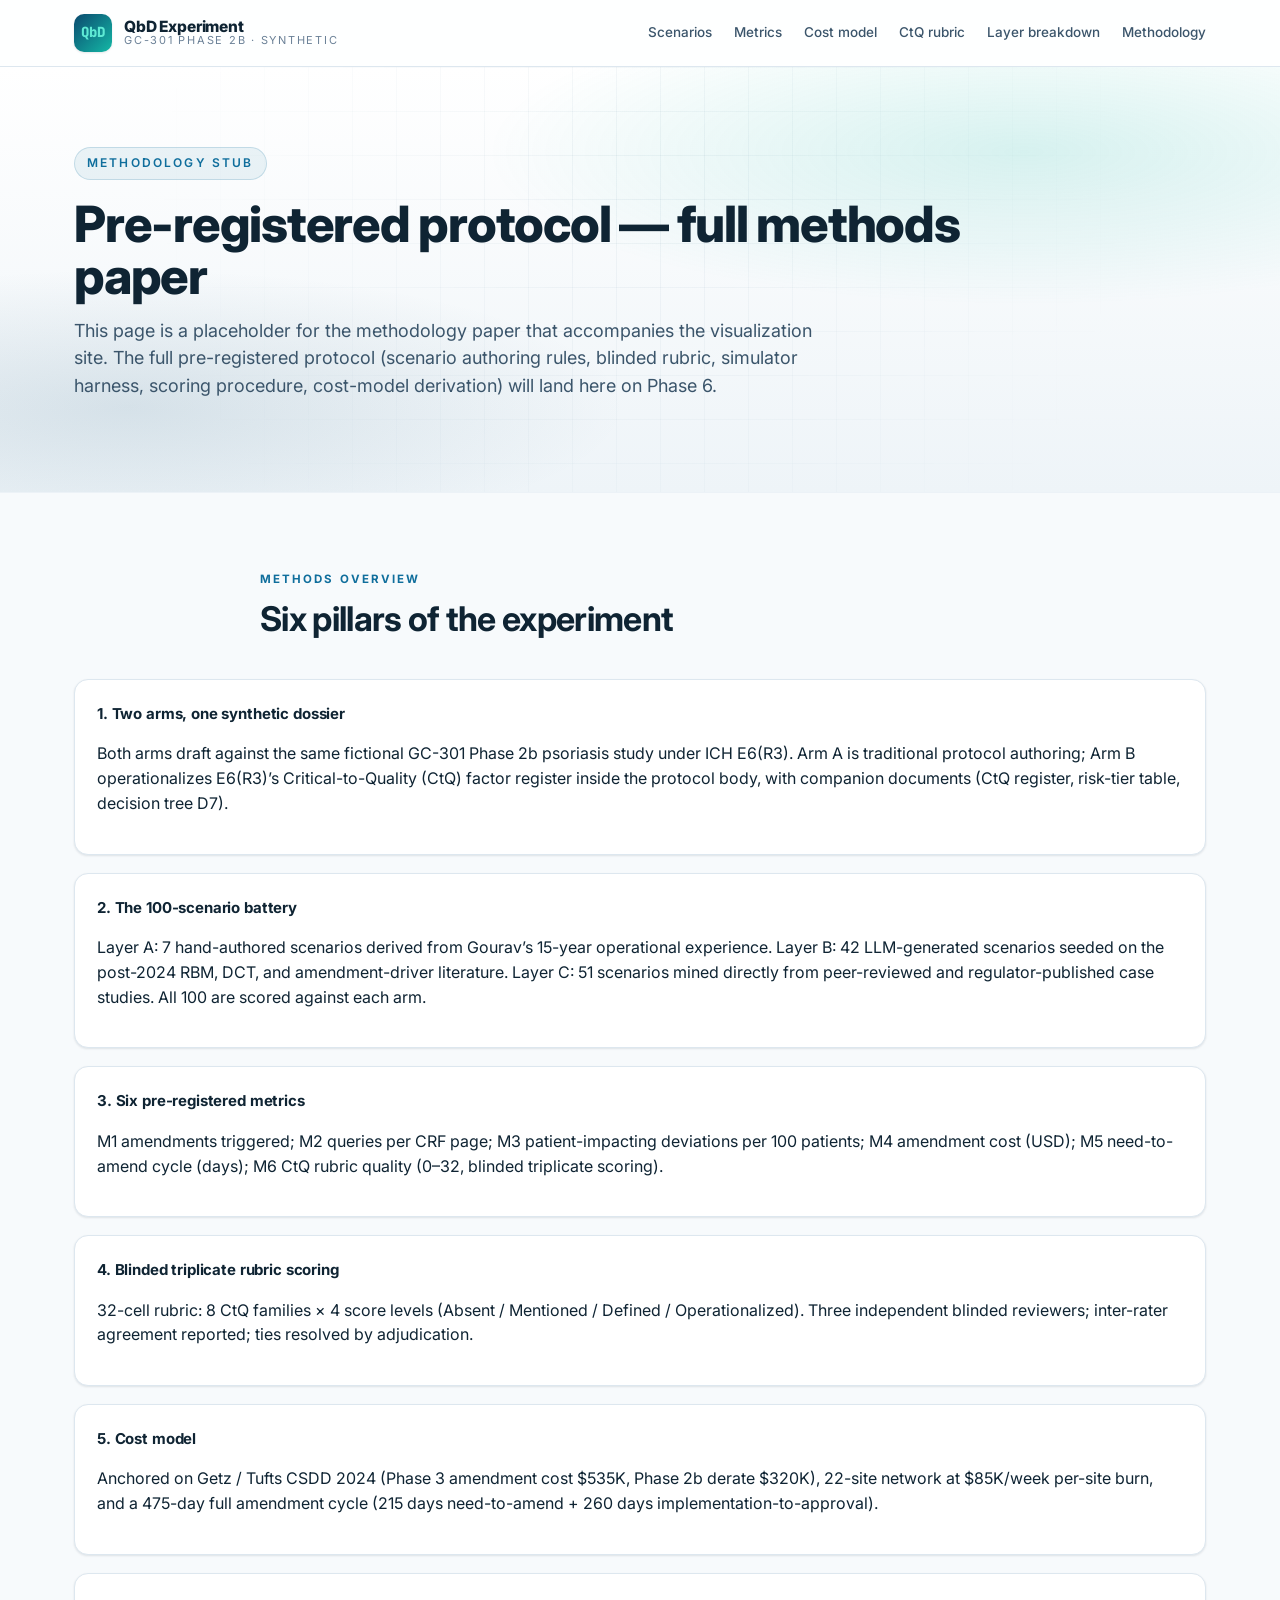
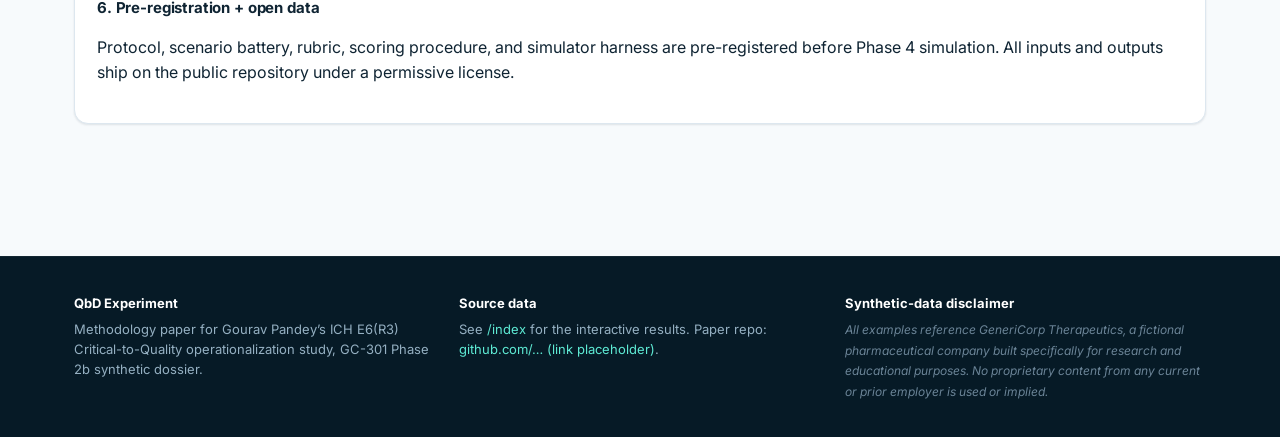
==== methodology.html @ d35bd2b7 "Initial commit: QbD experiment interactive viz site Hand-written static HTML + Tailwind Plus compone" ====
<!doctype html>
<html lang="en">
<head>
  <meta charset="utf-8" />
  <meta name="viewport" content="width=device-width, initial-scale=1" />
  <title>Methodology · QbD Experiment</title>
  <link rel="preconnect" href="https://fonts.googleapis.com" />
  <link rel="preconnect" href="https://fonts.gstatic.com" crossorigin />
  <link href="https://fonts.googleapis.com/css2?family=Inter:wght@400;500;600;700;800&family=JetBrains+Mono:wght@500;700&display=swap" rel="stylesheet" />
  <link rel="stylesheet" href="styles.css" />
</head>
<body>
  <header class="nav">
    <div class="nav-inner">
      <a class="brand" href="index.html">
        <span class="brand-mark">QbD</span>
        <span class="brand-text">
          <strong>QbD Experiment</strong>
          <em>GC-301 Phase 2b · Synthetic</em>
        </span>
      </a>
      <nav>
        <a href="index.html#panel-1">Scenarios</a>
        <a href="index.html#panel-2">Metrics</a>
        <a href="index.html#panel-3">Cost model</a>
        <a href="index.html#panel-4">CtQ rubric</a>
        <a href="index.html#panel-5">Layer breakdown</a>
        <a href="methodology.html">Methodology</a>
      </nav>
    </div>
  </header>

  <section class="hero">
    <div class="hero-bg"></div>
    <div class="container hero-inner">
      <span class="hero-eyebrow">Methodology stub</span>
      <h1>Pre-registered protocol &mdash; full methods paper</h1>
      <p class="hero-lead">
        This page is a placeholder for the methodology paper that accompanies the visualization site.
        The full pre-registered protocol (scenario authoring rules, blinded rubric, simulator harness,
        scoring procedure, cost-model derivation) will land here on Phase&nbsp;6.
      </p>
    </div>
  </section>

  <section class="section">
    <div class="container">
      <div class="section-head">
        <div class="section-kicker">Methods overview</div>
        <h2>Six pillars of the experiment</h2>
      </div>

      <div class="card">
        <h3>1. Two arms, one synthetic dossier</h3>
        <p>Both arms draft against the same fictional GC-301 Phase 2b psoriasis study under ICH E6(R3). Arm A is traditional protocol authoring; Arm B operationalizes E6(R3)&rsquo;s Critical-to-Quality (CtQ) factor register inside the protocol body, with companion documents (CtQ register, risk-tier table, decision tree D7).</p>
      </div>

      <div class="card">
        <h3>2. The 100-scenario battery</h3>
        <p>Layer A: 7 hand-authored scenarios derived from Gourav&rsquo;s 15-year operational experience. Layer B: 42 LLM-generated scenarios seeded on the post-2024 RBM, DCT, and amendment-driver literature. Layer C: 51 scenarios mined directly from peer-reviewed and regulator-published case studies. All 100 are scored against each arm.</p>
      </div>

      <div class="card">
        <h3>3. Six pre-registered metrics</h3>
        <p>M1 amendments triggered; M2 queries per CRF page; M3 patient-impacting deviations per 100 patients; M4 amendment cost (USD); M5 need-to-amend cycle (days); M6 CtQ rubric quality (0&ndash;32, blinded triplicate scoring).</p>
      </div>

      <div class="card">
        <h3>4. Blinded triplicate rubric scoring</h3>
        <p>32-cell rubric: 8 CtQ families &times; 4 score levels (Absent / Mentioned / Defined / Operationalized). Three independent blinded reviewers; inter-rater agreement reported; ties resolved by adjudication.</p>
      </div>

      <div class="card">
        <h3>5. Cost model</h3>
        <p>Anchored on Getz / Tufts CSDD 2024 (Phase 3 amendment cost $535K, Phase 2b derate $320K), 22-site network at $85K/week per-site burn, and a 475-day full amendment cycle (215 days need-to-amend + 260 days implementation-to-approval).</p>
      </div>

      <div class="card">
        <h3>6. Pre-registration + open data</h3>
        <p>Protocol, scenario battery, rubric, scoring procedure, and simulator harness are pre-registered before Phase 4 simulation. All inputs and outputs ship on the public repository under a permissive license.</p>
      </div>
    </div>
  </section>

  <footer class="footer">
    <div class="container footer-inner">
      <div class="col">
        <strong>QbD Experiment</strong>
        <span>Methodology paper for Gourav Pandey&rsquo;s ICH E6(R3) Critical-to-Quality operationalization study, GC-301 Phase 2b synthetic dossier.</span>
      </div>
      <div class="col">
        <strong>Source data</strong>
        <span>See <a href="index.html">/index</a> for the interactive results. Paper repo: <a href="#">github.com/&hellip; (link placeholder)</a>.</span>
      </div>
      <div class="col">
        <strong>Synthetic-data disclaimer</strong>
        <span class="disclaimer">All examples reference GeneriCorp Therapeutics, a fictional pharmaceutical company built specifically for research and educational purposes. No proprietary content from any current or prior employer is used or implied.</span>
      </div>
    </div>
  </footer>
</body>
</html>
---- styles.css ----
/* ------------------------------------------------------------------
 * QbD Experiment: visualization site styles
 * Sibling design system to GeneriCorp website (Graphite & Vellum)
 * ------------------------------------------------------------------ */

:root {
  --bg: #f7fafc;
  --bg-tint: #eef4f8;
  --bg-dark: #0b2738;
  --surface: #ffffff;
  --ink: #0f2433;
  --ink-soft: #3b556b;
  --ink-muted: #6b8197;
  --line: #dde7ef;
  --line-soft: #ecf2f7;
  --brand: #0b4a6f;
  --brand-soft: #0f6e9c;
  --accent: #14b8a6;
  --accent-soft: #5eead4;
  --trad: #b45309;
  --trad-soft: #fde68a;
  --qbd: #0b4a6f;
  --qbd-soft: #cfe1ee;
  --danger: #dc2626;
  --warn: #d97706;
  --ok: #059669;
  --shadow-sm: 0 1px 2px rgba(15, 36, 51, 0.06), 0 1px 3px rgba(15, 36, 51, 0.05);
  --shadow-md: 0 4px 16px rgba(15, 36, 51, 0.08), 0 2px 6px rgba(15, 36, 51, 0.05);
  --shadow-lg: 0 24px 60px rgba(11, 39, 56, 0.18);
  --radius: 14px;
  --radius-sm: 10px;
  --radius-lg: 22px;
  --max: 1180px;
}

* { box-sizing: border-box; }
html, body { margin: 0; padding: 0; }
body {
  font-family: 'Inter', -apple-system, BlinkMacSystemFont, 'Segoe UI', system-ui, sans-serif;
  font-size: 16px;
  line-height: 1.55;
  color: var(--ink);
  background: var(--bg);
  -webkit-font-smoothing: antialiased;
  -moz-osx-font-smoothing: grayscale;
}
img, canvas { max-width: 100%; }
a { color: var(--brand-soft); text-decoration: none; }
a:hover { color: var(--brand); }
.container { max-width: var(--max); margin: 0 auto; padding: 0 24px; }

/* ---------- Nav ---------- */
.nav {
  position: sticky; top: 0; z-index: 50;
  background: rgba(255, 255, 255, 0.88);
  backdrop-filter: saturate(180%) blur(12px);
  -webkit-backdrop-filter: saturate(180%) blur(12px);
  border-bottom: 1px solid var(--line);
}
.nav-inner {
  max-width: var(--max);
  margin: 0 auto;
  padding: 14px 24px;
  display: flex; align-items: center; justify-content: space-between; gap: 24px;
}
.brand { display: flex; align-items: center; gap: 12px; color: var(--ink); }
.brand-mark {
  width: 38px; height: 38px; border-radius: 10px;
  background: linear-gradient(135deg, var(--brand) 0%, var(--accent) 100%);
  color: var(--accent-soft);
  display: grid; place-items: center;
  font-weight: 800; font-size: 14px;
  font-family: 'JetBrains Mono', monospace;
  box-shadow: var(--shadow-sm);
}
.brand-text { line-height: 1.05; display: flex; flex-direction: column; }
.brand-text strong { font-weight: 800; letter-spacing: -0.01em; font-size: 15.5px; }
.brand-text em { font-style: normal; font-size: 11px; color: var(--ink-muted); letter-spacing: 0.16em; text-transform: uppercase; }
.nav nav { display: flex; gap: 22px; flex-wrap: wrap; }
.nav nav a {
  color: var(--ink-soft);
  font-weight: 500;
  font-size: 13.5px;
  padding: 6px 0;
  border-bottom: 2px solid transparent;
  transition: color .15s, border-color .15s;
}
.nav nav a:hover { color: var(--brand); border-color: var(--accent); }
@media (max-width: 820px) {
  .nav nav { display: none; }
}

/* ---------- Hero ---------- */
.hero {
  position: relative;
  padding: 80px 0 64px;
  overflow: hidden;
  background: linear-gradient(180deg, #ffffff 0%, var(--bg-tint) 100%);
}
.hero-bg {
  position: absolute; inset: 0; pointer-events: none;
  background:
    radial-gradient(70% 60% at 80% 20%, rgba(20, 184, 166, 0.16) 0%, transparent 60%),
    radial-gradient(60% 50% at 10% 80%, rgba(11, 74, 111, 0.12) 0%, transparent 65%);
}
.hero-bg::after {
  content: '';
  position: absolute; inset: 0;
  background-image:
    linear-gradient(rgba(11, 74, 111, 0.05) 1px, transparent 1px),
    linear-gradient(90deg, rgba(11, 74, 111, 0.05) 1px, transparent 1px);
  background-size: 44px 44px;
  mask-image: radial-gradient(circle at 50% 30%, #000 0%, transparent 70%);
  -webkit-mask-image: radial-gradient(circle at 50% 30%, #000 0%, transparent 70%);
}
.hero-inner { position: relative; }
.hero-eyebrow {
  display: inline-block;
  font-size: 12px; letter-spacing: 0.18em; text-transform: uppercase;
  color: var(--brand-soft); font-weight: 600;
  padding: 6px 12px; border-radius: 999px;
  background: rgba(15, 110, 156, 0.08);
  border: 1px solid rgba(15, 110, 156, 0.18);
}
.hero h1 {
  margin: 18px 0 14px;
  font-size: clamp(30px, 4.6vw, 50px);
  line-height: 1.05; letter-spacing: -0.025em;
  font-weight: 800;
  color: var(--ink);
  max-width: 900px;
}
.hero-lead {
  font-size: clamp(15.5px, 1.45vw, 18px);
  color: var(--ink-soft);
  max-width: 760px;
  margin: 0 0 28px;
}
.hero-stats {
  display: grid; gap: 14px;
  grid-template-columns: repeat(auto-fill, minmax(190px, 1fr));
  margin-top: 12px;
}
.stat-tile {
  background: white;
  border: 1px solid var(--line-soft);
  border-radius: var(--radius);
  padding: 18px;
  box-shadow: var(--shadow-sm);
  transition: transform .15s, box-shadow .15s;
}
.stat-tile:hover { transform: translateY(-2px); box-shadow: var(--shadow-md); }
.stat-label-top { font-size: 11.5px; color: var(--ink-muted); margin-bottom: 8px; line-height: 1.3; font-weight: 600; letter-spacing: 0.04em; text-transform: uppercase; }
.stat-pair { display: flex; align-items: baseline; gap: 10px; font-family: 'JetBrains Mono', monospace; }
.stat-trad { font-size: 14px; color: var(--trad); text-decoration: line-through; opacity: 0.7; }
.stat-arrow { font-size: 12px; color: var(--ink-muted); }
.stat-qbd { font-size: 22px; font-weight: 800; color: var(--qbd); letter-spacing: -0.02em; }
.stat-delta { font-size: 12px; color: var(--ok); font-weight: 700; margin-top: 8px; font-family: 'JetBrains Mono', monospace; }
.stat-source { font-size: 10.5px; color: var(--ink-muted); margin-top: 4px; font-style: italic; }

/* ---------- Sections ---------- */
.section { padding: 72px 0; border-top: 1px solid var(--line-soft); }
.section-tint { background: var(--bg-tint); }
.section-head { max-width: 760px; margin: 0 auto 40px; }
.section-kicker {
  display: inline-block;
  font-size: 11.5px; letter-spacing: 0.18em; text-transform: uppercase;
  color: var(--brand-soft); font-weight: 700;
  margin-bottom: 10px;
}
.section-head h2 {
  margin: 0 0 12px;
  font-size: clamp(24px, 2.8vw, 34px);
  font-weight: 700; letter-spacing: -0.02em; line-height: 1.18;
}
.section-head p { margin: 0; color: var(--ink-soft); font-size: 15.5px; }

/* ---------- Card / chart wrappers ---------- */
.card {
  background: var(--surface);
  border: 1px solid var(--line);
  border-radius: var(--radius);
  padding: 22px;
  box-shadow: var(--shadow-sm);
}
.card + .card { margin-top: 18px; }
.card h3 { margin: 0 0 14px; font-size: 15px; font-weight: 700; color: var(--ink); letter-spacing: -0.01em; }
.card .caption { font-size: 12.5px; color: var(--ink-muted); margin-top: 12px; line-height: 1.5; }

.chart-grid {
  display: grid; gap: 18px;
  grid-template-columns: repeat(auto-fit, minmax(320px, 1fr));
}
.chart-wrap { position: relative; width: 100%; }
.chart-wrap canvas { width: 100% !important; max-height: 260px; }

/* ---------- Panel 1: scenario diff ---------- */
.filter-bar {
  display: flex; flex-wrap: wrap; gap: 8px; margin-bottom: 22px;
}
.filter-bar button {
  border: 1px solid var(--line);
  background: white;
  padding: 7px 14px; border-radius: 999px;
  font-size: 12.5px; cursor: pointer; color: var(--ink-soft);
  font-family: inherit; font-weight: 500;
  transition: all .12s;
}
.filter-bar button:hover { border-color: var(--brand-soft); color: var(--brand); }
.filter-bar button.active { background: var(--brand); color: white; border-color: var(--brand); }

.scenario-grid {
  display: grid; gap: 14px;
  grid-template-columns: repeat(auto-fill, minmax(360px, 1fr));
}
.scenario-card {
  background: var(--surface);
  border: 1px solid var(--line);
  border-radius: var(--radius);
  padding: 18px;
  box-shadow: var(--shadow-sm);
  transition: transform .12s, box-shadow .12s;
}
.scenario-card:hover { transform: translateY(-2px); box-shadow: var(--shadow-md); }
.scenario-id {
  font-family: 'JetBrains Mono', monospace;
  font-size: 11.5px; color: var(--brand-soft); font-weight: 700;
}
.scenario-fam {
  display: inline-block;
  font-size: 10.5px; letter-spacing: 0.06em; text-transform: uppercase;
  background: var(--bg-tint); color: var(--ink-soft);
  padding: 3px 8px; border-radius: 6px; margin-left: 8px; font-weight: 600;
}
.scenario-title {
  margin: 8px 0 6px; font-size: 14.5px; font-weight: 600; line-height: 1.35; color: var(--ink);
}
.scenario-source { font-size: 11.5px; color: var(--ink-muted); margin-bottom: 14px; font-style: italic; }
.arms { display: grid; grid-template-columns: 1fr 1fr; gap: 10px; }
.arm {
  padding: 10px 12px;
  border-radius: var(--radius-sm);
  border: 1px solid var(--line-soft);
  background: var(--bg);
}
.arm-label { font-size: 10.5px; text-transform: uppercase; letter-spacing: 0.08em; font-weight: 700; margin-bottom: 4px; }
.arm.trad { border-left: 3px solid var(--trad); }
.arm.trad .arm-label { color: var(--trad); }
.arm.qbd { border-left: 3px solid var(--qbd); }
.arm.qbd .arm-label { color: var(--qbd); }
.arm-decision { font-size: 13px; font-weight: 600; color: var(--ink); font-family: 'JetBrains Mono', monospace; }
.arm-path { font-size: 11.5px; color: var(--ink-muted); margin-top: 4px; line-height: 1.4; }

.decision-chip {
  display: inline-block; padding: 2px 8px; border-radius: 6px;
  font-size: 11px; font-weight: 700; letter-spacing: 0.04em; text-transform: uppercase;
  font-family: 'JetBrains Mono', monospace;
}
.decision-chip.amendment { background: rgba(220, 38, 38, 0.10); color: var(--danger); }
.decision-chip.monitor { background: rgba(217, 119, 6, 0.12); color: var(--warn); }
.decision-chip.no-action { background: rgba(5, 150, 105, 0.10); color: var(--ok); }

/* ---------- Panel 3: cost model ---------- */
.cost-layout {
  display: grid; gap: 24px;
  grid-template-columns: 1fr 1fr;
}
@media (max-width: 880px) { .cost-layout { grid-template-columns: 1fr; } }
.slider-row { margin-bottom: 18px; }
.slider-row label {
  display: flex; justify-content: space-between; align-items: baseline;
  font-size: 13px; color: var(--ink-soft); font-weight: 600;
  margin-bottom: 6px;
}
.slider-row .val {
  font-family: 'JetBrains Mono', monospace;
  font-size: 13px; color: var(--brand); font-weight: 700;
}
.slider-row input[type=range] {
  width: 100%; accent-color: var(--brand); cursor: pointer;
}
.cost-output {
  background: var(--bg-tint);
  border-radius: var(--radius);
  padding: 20px;
}
.cost-output h4 {
  margin: 0 0 14px; font-size: 12px; color: var(--ink-muted);
  text-transform: uppercase; letter-spacing: 0.1em; font-weight: 700;
}
.cost-row {
  display: flex; justify-content: space-between; padding: 10px 0;
  border-bottom: 1px solid var(--line-soft);
}
.cost-row:last-child { border-bottom: none; }
.cost-row .k { font-size: 13px; color: var(--ink-soft); }
.cost-row .v { font-family: 'JetBrains Mono', monospace; font-weight: 700; font-size: 14px; color: var(--ink); }
.cost-row .delta { color: var(--ok); font-size: 11.5px; font-weight: 600; margin-left: 8px; }

/* ---------- Panel 4: heat map ---------- */
.heatmap-layout {
  display: grid; gap: 24px;
  grid-template-columns: 1fr 1fr;
}
@media (max-width: 880px) { .heatmap-layout { grid-template-columns: 1fr; } }
.heatmap {
  display: grid;
  grid-template-columns: 110px repeat(4, 1fr);
  gap: 4px;
}
.heatmap .hm-h {
  font-size: 10.5px; color: var(--ink-muted); font-weight: 700;
  text-transform: uppercase; letter-spacing: 0.06em;
  padding: 8px 4px; text-align: center;
}
.heatmap .hm-r {
  font-size: 11.5px; color: var(--ink); font-weight: 600;
  padding: 8px 8px; display: flex; align-items: center;
}
.heatmap .hm-c {
  aspect-ratio: 1.6 / 1;
  display: grid; place-items: center;
  border-radius: 6px;
  font-family: 'JetBrains Mono', monospace;
  font-size: 13px; font-weight: 700;
  color: var(--ink);
}
.hm-c.lv0 { background: #f1f5f9; color: var(--ink-muted); }
.hm-c.lv1 { background: rgba(20, 184, 166, 0.18); color: var(--ink); }
.hm-c.lv2 { background: rgba(20, 184, 166, 0.45); color: white; }
.hm-c.lv3 { background: rgba(11, 74, 111, 0.85); color: white; }

.heatmap-title {
  font-size: 13.5px; font-weight: 700; color: var(--ink-soft);
  margin-bottom: 12px; letter-spacing: 0.02em;
}
.legend {
  display: flex; gap: 10px; flex-wrap: wrap;
  margin-top: 16px; font-size: 11.5px; color: var(--ink-muted);
}
.legend .swatch { display: inline-block; width: 14px; height: 14px; border-radius: 4px; margin-right: 4px; vertical-align: middle; }

/* ---------- Footer ---------- */
.footer {
  background: #061a26;
  color: #95b0c2;
  padding: 36px 0;
  border-top: 1px solid rgba(255, 255, 255, 0.05);
  margin-top: 60px;
}
.footer-inner {
  display: flex; align-items: flex-start; justify-content: space-between;
  gap: 24px; flex-wrap: wrap;
  font-size: 13px;
}
.footer .col { flex: 1; min-width: 220px; }
.footer strong { color: white; display: block; margin-bottom: 6px; font-size: 13px; }
.footer .disclaimer {
  font-style: italic; font-size: 12px; color: #6b8497; line-height: 1.55;
}
.footer a { color: var(--accent-soft); }
.footer a:hover { color: white; }

/* ---------- Misc ---------- */
.tag-row { display: flex; gap: 8px; flex-wrap: wrap; margin-top: 6px; }
.tag {
  font-size: 11px; padding: 3px 9px; border-radius: 6px;
  background: var(--line-soft); color: var(--ink-soft); font-weight: 600;
  font-family: 'JetBrains Mono', monospace;
}

.kbd {
  font-family: 'JetBrains Mono', monospace; font-size: 12.5px;
  background: var(--line-soft); padding: 2px 6px; border-radius: 4px;
  color: var(--brand);
}
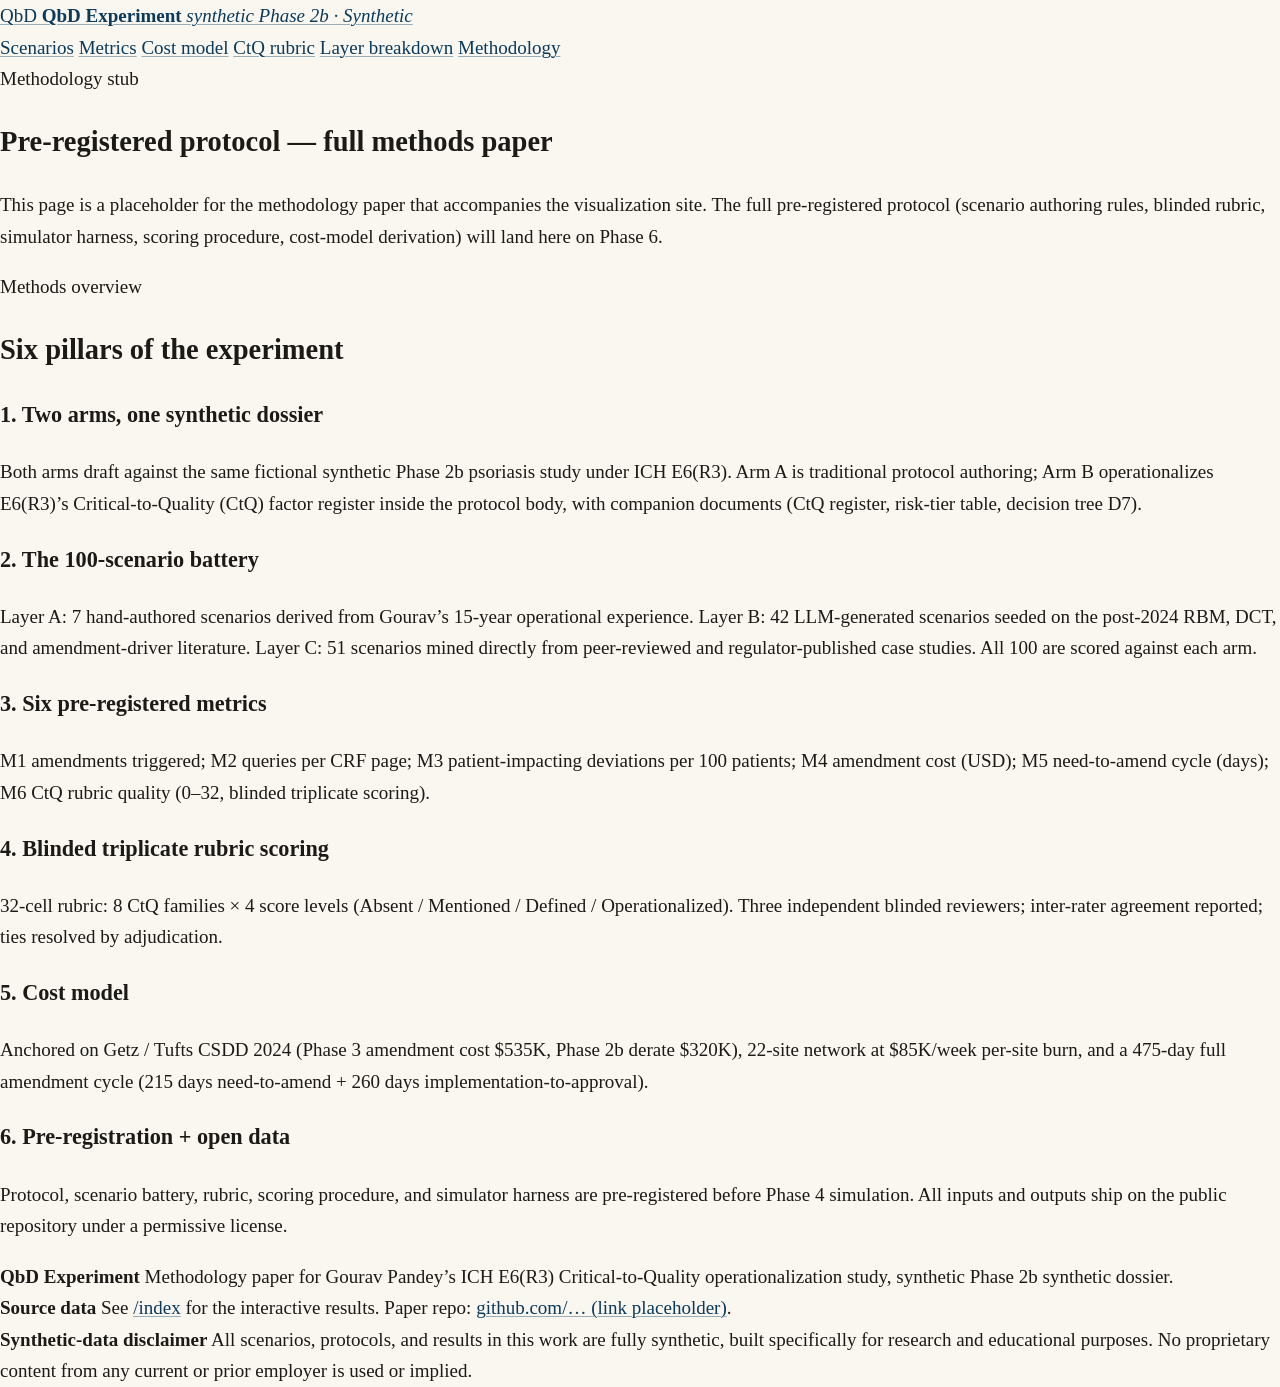
==== commit 164d0ef6: "Strip company-specific references (pre-employer-approval sanitization) Removes all 'GeneriCorp Thera" ====
--- a/methodology.html
+++ b/methodology.html
@@ -16,7 +16,7 @@
         <span class="brand-mark">QbD</span>
         <span class="brand-text">
           <strong>QbD Experiment</strong>
-          <em>GC-301 Phase 2b · Synthetic</em>
+          <em>synthetic Phase 2b · Synthetic</em>
         </span>
       </a>
       <nav>
@@ -52,7 +52,7 @@
 
       <div class="card">
         <h3>1. Two arms, one synthetic dossier</h3>
-        <p>Both arms draft against the same fictional GC-301 Phase 2b psoriasis study under ICH E6(R3). Arm A is traditional protocol authoring; Arm B operationalizes E6(R3)&rsquo;s Critical-to-Quality (CtQ) factor register inside the protocol body, with companion documents (CtQ register, risk-tier table, decision tree D7).</p>
+        <p>Both arms draft against the same fictional synthetic Phase 2b psoriasis study under ICH E6(R3). Arm A is traditional protocol authoring; Arm B operationalizes E6(R3)&rsquo;s Critical-to-Quality (CtQ) factor register inside the protocol body, with companion documents (CtQ register, risk-tier table, decision tree D7).</p>
       </div>
 
       <div class="card">
@@ -86,7 +86,7 @@
     <div class="container footer-inner">
       <div class="col">
         <strong>QbD Experiment</strong>
-        <span>Methodology paper for Gourav Pandey&rsquo;s ICH E6(R3) Critical-to-Quality operationalization study, GC-301 Phase 2b synthetic dossier.</span>
+        <span>Methodology paper for Gourav Pandey&rsquo;s ICH E6(R3) Critical-to-Quality operationalization study, synthetic Phase 2b synthetic dossier.</span>
       </div>
       <div class="col">
         <strong>Source data</strong>
@@ -94,7 +94,7 @@
       </div>
       <div class="col">
         <strong>Synthetic-data disclaimer</strong>
-        <span class="disclaimer">All examples reference GeneriCorp Therapeutics, a fictional pharmaceutical company built specifically for research and educational purposes. No proprietary content from any current or prior employer is used or implied.</span>
+        <span class="disclaimer">All scenarios, protocols, and results in this work are fully synthetic, built specifically for research and educational purposes. No proprietary content from any current or prior employer is used or implied.</span>
       </div>
     </div>
   </footer>
--- a/styles.css
+++ b/styles.css
@@ -1,376 +1,700 @@
 /* ------------------------------------------------------------------
- * QbD Experiment: visualization site styles
- * Sibling design system to GeneriCorp website (Graphite & Vellum)
+ * QbD Experiment: journal / editorial styles
+ * Editorial single-page article. Serif body, narrow column, restrained
+ * accent color. Inspired by long-form magazines (NYT Magazine, The
+ * Atlantic, Quanta), not by SaaS landing pages.
  * ------------------------------------------------------------------ */
 
 :root {
-  --bg: #f7fafc;
-  --bg-tint: #eef4f8;
-  --bg-dark: #0b2738;
-  --surface: #ffffff;
-  --ink: #0f2433;
-  --ink-soft: #3b556b;
-  --ink-muted: #6b8197;
-  --line: #dde7ef;
-  --line-soft: #ecf2f7;
-  --brand: #0b4a6f;
-  --brand-soft: #0f6e9c;
-  --accent: #14b8a6;
-  --accent-soft: #5eead4;
-  --trad: #b45309;
-  --trad-soft: #fde68a;
-  --qbd: #0b4a6f;
-  --qbd-soft: #cfe1ee;
-  --danger: #dc2626;
-  --warn: #d97706;
-  --ok: #059669;
-  --shadow-sm: 0 1px 2px rgba(15, 36, 51, 0.06), 0 1px 3px rgba(15, 36, 51, 0.05);
-  --shadow-md: 0 4px 16px rgba(15, 36, 51, 0.08), 0 2px 6px rgba(15, 36, 51, 0.05);
-  --shadow-lg: 0 24px 60px rgba(11, 39, 56, 0.18);
-  --radius: 14px;
-  --radius-sm: 10px;
-  --radius-lg: 22px;
-  --max: 1180px;
+  --bg: #faf7f1;            /* warm cream */
+  --bg-tint: #f3eedf;       /* slightly darker cream for figure backgrounds */
+  --ink: #1c1a17;           /* near-black, warm */
+  --ink-soft: #3c382f;
+  --ink-muted: #6b6358;
+  --rule: #d6cfbe;          /* old-paper rule line */
+  --rule-soft: #ece6d5;
+  --accent: #0b3a5a;        /* deep navy, links, key numbers */
+  --accent-bright: #0f6e9c;
+  --accent-warm: #8a4b1c;   /* burnt sienna for pull quotes & emphasis */
+  --trad: #b07d3f;          /* warm bronze for traditional arm bars */
+  --qbd: #0b3a5a;           /* deep navy for QbD arm bars */
+  --met: #2f6b3d;           /* green for "threshold met" pills */
+  --max-prose: 38rem;       /* ~608px reading column */
+  --max-wide: 56rem;        /* for figures + tables that need more space */
 }
 
 * { box-sizing: border-box; }
 html, body { margin: 0; padding: 0; }
+
 body {
-  font-family: 'Inter', -apple-system, BlinkMacSystemFont, 'Segoe UI', system-ui, sans-serif;
-  font-size: 16px;
-  line-height: 1.55;
+  font-family: 'Source Serif 4', Georgia, 'Times New Roman', serif;
+  font-size: 19px;
+  line-height: 1.66;
   color: var(--ink);
   background: var(--bg);
   -webkit-font-smoothing: antialiased;
   -moz-osx-font-smoothing: grayscale;
-}
-img, canvas { max-width: 100%; }
-a { color: var(--brand-soft); text-decoration: none; }
-a:hover { color: var(--brand); }
-.container { max-width: var(--max); margin: 0 auto; padding: 0 24px; }
-
-/* ---------- Nav ---------- */
-.nav {
-  position: sticky; top: 0; z-index: 50;
-  background: rgba(255, 255, 255, 0.88);
-  backdrop-filter: saturate(180%) blur(12px);
-  -webkit-backdrop-filter: saturate(180%) blur(12px);
-  border-bottom: 1px solid var(--line);
-}
-.nav-inner {
-  max-width: var(--max);
+  font-feature-settings: 'ss01', 'onum';   /* old-style figures where supported */
+}
+
+a {
+  color: var(--accent);
+  text-decoration: underline;
+  text-decoration-thickness: 1px;
+  text-underline-offset: 2px;
+  text-decoration-color: rgba(11, 58, 90, 0.4);
+  transition: text-decoration-color .15s, color .15s;
+}
+a:hover {
+  color: var(--accent-bright);
+  text-decoration-color: var(--accent-bright);
+}
+
+::selection { background: rgba(11, 58, 90, 0.20); }
+
+/* ---------- Masthead ---------- */
+.masthead {
+  border-bottom: 1px solid var(--rule);
+  background: var(--bg);
+}
+.masthead-inner {
+  max-width: var(--max-wide);
   margin: 0 auto;
-  padding: 14px 24px;
-  display: flex; align-items: center; justify-content: space-between; gap: 24px;
-}
-.brand { display: flex; align-items: center; gap: 12px; color: var(--ink); }
-.brand-mark {
-  width: 38px; height: 38px; border-radius: 10px;
-  background: linear-gradient(135deg, var(--brand) 0%, var(--accent) 100%);
-  color: var(--accent-soft);
-  display: grid; place-items: center;
-  font-weight: 800; font-size: 14px;
+  padding: 18px 28px;
+  display: flex;
+  align-items: center;
+  justify-content: space-between;
+  gap: 16px;
+}
+.masthead-title {
+  font-family: 'Newsreader', Georgia, serif;
+  font-weight: 700;
+  font-size: 18px;
+  letter-spacing: 0.01em;
+  color: var(--ink);
+  text-decoration: none;
+}
+.masthead-meta {
+  font-family: 'Source Serif 4', Georgia, serif;
+  font-style: italic;
+  font-size: 13.5px;
+  color: var(--ink-muted);
+}
+
+/* ---------- Article container ---------- */
+article {
+  max-width: var(--max-prose);
+  margin: 0 auto;
+  padding: 56px 28px 96px;
+}
+
+/* ---------- Article header ---------- */
+.article-head {
+  margin-bottom: 56px;
+}
+.kicker {
+  font-family: 'Source Serif 4', Georgia, serif;
+  font-size: 12.5px;
+  text-transform: uppercase;
+  letter-spacing: 0.16em;
+  color: var(--ink-muted);
+  margin-bottom: 22px;
+}
+.article-title {
+  font-family: 'Newsreader', Georgia, serif;
+  font-weight: 700;
+  font-size: clamp(34px, 5.2vw, 56px);
+  line-height: 1.08;
+  letter-spacing: -0.012em;
+  color: var(--ink);
+  margin: 0 0 24px;
+  text-wrap: balance;
+}
+.article-deck {
+  font-family: 'Newsreader', Georgia, serif;
+  font-weight: 500;
+  font-style: italic;
+  font-size: clamp(19px, 2.1vw, 23px);
+  line-height: 1.42;
+  color: var(--ink-soft);
+  margin: 0 0 24px;
+  max-width: 34rem;
+}
+.byline {
+  font-size: 14.5px;
+  color: var(--ink-muted);
+  display: flex;
+  flex-wrap: wrap;
+  gap: 6px 10px;
+  align-items: center;
+  border-top: 1px solid var(--rule);
+  border-bottom: 1px solid var(--rule);
+  padding: 14px 0;
+  margin: 28px 0 18px;
+}
+.byline strong {
+  color: var(--ink);
+  font-weight: 600;
+  letter-spacing: 0.01em;
+}
+.byline .dot { color: var(--rule); }
+.byline a {
+  color: var(--accent);
+  font-weight: 500;
+}
+.disclaimer-pill {
+  font-size: 13px;
+  font-style: italic;
+  color: var(--ink-muted);
+  background: var(--bg-tint);
+  padding: 11px 14px;
+  border-radius: 3px;
+  margin: 12px 0 0;
+  line-height: 1.5;
+}
+
+/* ---------- Prose sections ---------- */
+.prose { margin-bottom: 48px; }
+.prose p { margin: 0 0 1.1em; }
+.prose p:last-child { margin-bottom: 0; }
+
+/* Drop cap on lede */
+.lede .dropcap::first-letter {
+  font-family: 'Newsreader', Georgia, serif;
+  font-weight: 700;
+  font-size: 5.2em;
+  line-height: 0.88;
+  float: left;
+  padding: 0.08em 0.08em 0 0;
+  color: var(--ink);
+}
+
+/* Section headings */
+.prose h2 {
+  font-family: 'Newsreader', Georgia, serif;
+  font-weight: 700;
+  font-size: clamp(26px, 3vw, 33px);
+  line-height: 1.18;
+  letter-spacing: -0.005em;
+  color: var(--ink);
+  margin: 64px 0 26px;
+  padding-top: 24px;
+  border-top: 1px solid var(--rule);
+}
+.prose h2 .section-no {
+  font-family: 'Newsreader', Georgia, serif;
+  font-style: italic;
+  font-weight: 500;
+  color: var(--accent-warm);
+  margin-right: 0.4em;
+  letter-spacing: 0.01em;
+}
+.prose h3 {
+  font-family: 'Newsreader', Georgia, serif;
+  font-weight: 600;
+  font-size: 21px;
+  line-height: 1.32;
+  margin: 36px 0 14px;
+  color: var(--ink);
+}
+
+/* Inline emphasis */
+.prose em {
+  font-style: italic;
+  color: var(--ink);
+}
+.prose strong {
+  font-weight: 700;
+  color: var(--ink);
+}
+.prose code {
+  font-family: 'JetBrains Mono', ui-monospace, monospace;
+  font-size: 0.86em;
+  background: var(--bg-tint);
+  padding: 1px 5px;
+  border-radius: 2px;
+  color: var(--ink);
+}
+
+/* ---------- Pull quote (block quote) ---------- */
+.pull-quote {
+  margin: 32px auto;
+  max-width: 32rem;
+  padding: 14px 0 14px 22px;
+  border-left: 2px solid var(--accent-warm);
+  font-family: 'Newsreader', Georgia, serif;
+  font-weight: 500;
+  font-style: italic;
+  font-size: 22px;
+  line-height: 1.36;
+  color: var(--ink);
+}
+.pull-quote p { margin: 0; }
+.pull-quote cite {
+  display: block;
+  margin-top: 10px;
+  font-style: normal;
+  font-family: 'Source Serif 4', Georgia, serif;
+  font-size: 13.5px;
+  color: var(--ink-muted);
+  font-weight: 500;
+  letter-spacing: 0.01em;
+}
+
+/* ---------- Footnote-style citations ---------- */
+.prose sup a {
+  font-family: 'Source Serif 4', Georgia, serif;
+  font-size: 0.72em;
+  text-decoration: none;
+  color: var(--accent);
+  font-weight: 600;
+  margin: 0 1px;
+}
+.prose sup a:hover {
+  text-decoration: underline;
+}
+
+/* ---------- Figures ---------- */
+.figure {
+  margin: 36px 0;
+}
+.figure figcaption,
+.caption {
+  font-family: 'Source Serif 4', Georgia, serif;
+  font-style: italic;
+  font-size: 14px;
+  color: var(--ink-muted);
+  margin-top: 14px;
+  line-height: 1.5;
+  padding: 0 4px;
+}
+
+/* Inline infographic images (the 6 LinkedIn PNGs) */
+.inline-image {
+  max-width: var(--max-wide);
+  margin-left: calc((var(--max-prose) - var(--max-wide)) / 2);
+  margin-right: calc((var(--max-prose) - var(--max-wide)) / 2);
+}
+.inline-image img {
+  display: block;
+  width: 100%;
+  height: auto;
+  border: 1px solid var(--rule);
+  border-radius: 2px;
+  background: var(--bg-tint);
+}
+@media (max-width: 900px) {
+  .inline-image {
+    margin-left: 0;
+    margin-right: 0;
+  }
+}
+
+/* Timeline SVG (Figure 1) */
+.timeline-figure {
+  background: var(--bg-tint);
+  padding: 28px 20px 24px;
+  border-radius: 2px;
+  border-top: 3px solid var(--accent-warm);
+  margin-left: calc((var(--max-prose) - var(--max-wide)) / 2);
+  margin-right: calc((var(--max-prose) - var(--max-wide)) / 2);
+  max-width: var(--max-wide);
+}
+.timeline-svg {
+  width: 100%;
+  height: auto;
+  max-width: 760px;
+  display: block;
+  margin: 0 auto;
+}
+@media (max-width: 900px) {
+  .timeline-figure { margin-left: 0; margin-right: 0; padding: 20px 14px 18px; }
+}
+
+/* Big-stat block (Figure 1) */
+.stat-block {
+  background: var(--bg-tint);
+  padding: 28px 24px 22px;
+  border-radius: 2px;
+  border-top: 3px solid var(--accent);
+}
+.big-stats {
+  display: grid;
+  grid-template-columns: repeat(3, 1fr);
+  gap: 28px 24px;
+}
+.big-stats > div {
+  border-left: 1px solid var(--rule);
+  padding-left: 16px;
+}
+.big-stats > div:nth-child(3n + 1) {
+  border-left: 0;
+  padding-left: 0;
+}
+.big-stat-num {
+  font-family: 'Newsreader', Georgia, serif;
+  font-weight: 700;
+  font-size: 44px;
+  line-height: 1;
+  color: var(--accent);
+  letter-spacing: -0.02em;
+  font-feature-settings: 'lnum';
+}
+.big-stat-num .unit {
+  font-size: 0.55em;
+  font-weight: 500;
+  margin-left: 1px;
+  color: var(--ink-soft);
+}
+.big-stat-label {
+  margin-top: 8px;
+  font-size: 14px;
+  line-height: 1.36;
+  color: var(--ink-soft);
+}
+
+@media (max-width: 640px) {
+  .big-stats { grid-template-columns: repeat(2, 1fr); }
+  .big-stats > div:nth-child(3n + 1) { border-left: 1px solid var(--rule); padding-left: 16px; }
+  .big-stats > div:nth-child(2n + 1) { border-left: 0; padding-left: 0; }
+}
+
+/* ---------- Tables ---------- */
+.table {
+  width: 100%;
+  border-collapse: collapse;
+  font-family: 'Source Serif 4', Georgia, serif;
+  font-size: 15px;
+  margin: 16px 0 6px;
+}
+.table thead th {
+  text-align: left;
+  font-weight: 600;
+  color: var(--ink);
+  padding: 10px 12px;
+  border-bottom: 2px solid var(--ink);
+  font-size: 13px;
+  text-transform: uppercase;
+  letter-spacing: 0.08em;
+  background: var(--bg-tint);
+}
+.table tbody td {
+  padding: 12px;
+  border-bottom: 1px solid var(--rule);
+  vertical-align: top;
+  line-height: 1.5;
+}
+.table tbody tr:last-child td { border-bottom: 1px solid var(--ink); }
+.table .num,
+.table td.num {
+  font-family: 'JetBrains Mono', ui-monospace, monospace;
+  font-size: 14.5px;
+  text-align: right;
+  white-space: nowrap;
+}
+.table .delta { color: var(--accent); font-weight: 600; }
+.table .total td { font-weight: 700; background: var(--bg-tint); }
+
+.consulting-table th:nth-child(3),
+.consulting-table td:nth-child(3) {
+  white-space: nowrap;
+  text-align: right;
   font-family: 'JetBrains Mono', monospace;
-  box-shadow: var(--shadow-sm);
-}
-.brand-text { line-height: 1.05; display: flex; flex-direction: column; }
-.brand-text strong { font-weight: 800; letter-spacing: -0.01em; font-size: 15.5px; }
-.brand-text em { font-style: normal; font-size: 11px; color: var(--ink-muted); letter-spacing: 0.16em; text-transform: uppercase; }
-.nav nav { display: flex; gap: 22px; flex-wrap: wrap; }
-.nav nav a {
+  font-size: 13.5px;
+  color: var(--ink-muted);
+  width: 6em;
+}
+
+.compare-table th:nth-child(1),
+.compare-table td:nth-child(1) {
+  width: 11em;
+  font-weight: 600;
+  color: var(--ink);
+}
+.comparison-table-wrap { overflow-x: auto; }
+.compare-table { min-width: 580px; }
+
+/* Source list */
+.source-list {
+  list-style: none;
+  padding: 0;
+  margin: 18px 0 26px;
+}
+.source-list li {
+  padding: 10px 0 10px 18px;
+  border-bottom: 1px solid var(--rule-soft);
+  position: relative;
+  font-size: 16px;
+  line-height: 1.5;
+}
+.source-list li:before {
+  content: '§';
+  position: absolute;
+  left: 0;
+  top: 10px;
+  color: var(--accent-warm);
+  font-weight: 600;
+  font-style: italic;
+}
+.source-list li:last-child { border-bottom: 0; }
+
+/* Metric definitions list */
+.metric-defs {
+  padding-left: 28px;
+  margin: 18px 0;
+}
+.metric-defs li {
+  padding: 8px 0;
+  font-size: 16px;
+  line-height: 1.55;
+}
+.metric-defs li::marker {
+  color: var(--accent-warm);
+  font-family: 'Newsreader', Georgia, serif;
+  font-style: italic;
+  font-weight: 600;
+}
+
+/* ---------- Results figure (Figure 2) ---------- */
+.result-figure {
+  background: var(--bg);
+  margin: 36px 0;
+}
+.result-grid {
+  display: grid;
+  grid-template-columns: repeat(2, 1fr);
+  gap: 22px 28px;
+}
+@media (max-width: 640px) {
+  .result-grid { grid-template-columns: 1fr; }
+}
+.result-card {
+  padding: 18px 0 20px;
+  border-top: 1px solid var(--rule);
+}
+.result-metric {
+  font-family: 'Newsreader', Georgia, serif;
+  font-weight: 600;
+  font-size: 16px;
+  color: var(--ink);
+  margin-bottom: 14px;
+  letter-spacing: -0.005em;
+}
+.bar-row {
+  display: grid;
+  grid-template-columns: 3em 1fr 6.5em;
+  align-items: center;
+  gap: 10px;
+  margin-bottom: 8px;
+}
+.bar-label {
+  font-family: 'Source Serif 4', Georgia, serif;
+  font-size: 12.5px;
+  font-weight: 600;
+  text-transform: uppercase;
+  letter-spacing: 0.08em;
+  color: var(--ink-muted);
+}
+.bar-track {
+  height: 10px;
+  background: var(--rule-soft);
+  border-radius: 1px;
+  overflow: hidden;
+}
+.bar-fill {
+  display: block;
+  height: 100%;
+}
+.bar-fill.trad { background: var(--trad); }
+.bar-fill.qbd  { background: var(--qbd); }
+.bar-num {
+  font-family: 'JetBrains Mono', monospace;
+  font-size: 14px;
+  font-weight: 600;
+  text-align: right;
+  color: var(--ink);
+}
+.bar-err {
+  font-size: 11.5px;
+  font-weight: 500;
+  color: var(--ink-muted);
+  margin-left: 2px;
+}
+.result-delta {
+  margin-top: 6px;
+  font-family: 'Newsreader', Georgia, serif;
+  font-weight: 700;
+  font-size: 18px;
+  color: var(--accent);
+  letter-spacing: -0.005em;
+}
+.result-delta .met {
+  font-family: 'Source Serif 4', Georgia, serif;
+  font-style: italic;
+  font-weight: 500;
+  font-size: 13px;
+  color: var(--met);
+  letter-spacing: 0.01em;
+}
+
+/* ---------- Scenario appendix table ---------- */
+.scenario-section {
+  max-width: var(--max-wide);
+  margin: 0 auto 56px;
+  padding: 0 28px;
+}
+.scenario-controls {
+  display: flex;
+  align-items: center;
+  justify-content: space-between;
+  gap: 18px;
+  margin-bottom: 18px;
+  flex-wrap: wrap;
+}
+#scenario-search {
+  flex: 1;
+  min-width: 14rem;
+  font-family: 'Source Serif 4', Georgia, serif;
+  font-size: 16px;
+  padding: 10px 14px;
+  background: var(--bg);
+  border: 1px solid var(--rule);
+  border-radius: 2px;
+  color: var(--ink);
+}
+#scenario-search:focus {
+  outline: 2px solid var(--accent);
+  outline-offset: -1px;
+}
+.scenario-count {
+  font-family: 'Source Serif 4', Georgia, serif;
+  font-style: italic;
+  font-size: 14px;
+  color: var(--ink-muted);
+}
+.scenario-table-wrap {
+  border-top: 2px solid var(--ink);
+  border-bottom: 2px solid var(--ink);
+  max-height: 70vh;
+  overflow-y: auto;
+}
+.scenario-table {
+  width: 100%;
+  border-collapse: collapse;
+  font-family: 'Source Serif 4', Georgia, serif;
+  font-size: 14.5px;
+}
+.scenario-table thead th {
+  position: sticky;
+  top: 0;
+  background: var(--bg-tint);
+  text-align: left;
+  font-weight: 600;
+  font-size: 12px;
+  text-transform: uppercase;
+  letter-spacing: 0.08em;
+  padding: 11px 12px;
+  border-bottom: 1px solid var(--ink);
+  color: var(--ink);
+}
+.scenario-table tbody td {
+  padding: 11px 12px;
+  border-bottom: 1px solid var(--rule-soft);
+  vertical-align: top;
+  line-height: 1.45;
+}
+.scenario-table tbody tr:hover {
+  background: var(--bg-tint);
+}
+.scenario-table .sid {
+  font-family: 'JetBrains Mono', monospace;
+  font-size: 12.5px;
+  white-space: nowrap;
+  color: var(--accent);
+  font-weight: 600;
+}
+.scenario-table .layer {
+  font-family: 'Newsreader', Georgia, serif;
+  font-style: italic;
+  font-weight: 600;
+  font-size: 14px;
+  color: var(--accent-warm);
+  white-space: nowrap;
+}
+.scenario-table .family,
+.scenario-table .source {
+  font-size: 13.5px;
   color: var(--ink-soft);
-  font-weight: 500;
-  font-size: 13.5px;
-  padding: 6px 0;
-  border-bottom: 2px solid transparent;
-  transition: color .15s, border-color .15s;
-}
-.nav nav a:hover { color: var(--brand); border-color: var(--accent); }
-@media (max-width: 820px) {
-  .nav nav { display: none; }
-}
-
-/* ---------- Hero ---------- */
-.hero {
-  position: relative;
-  padding: 80px 0 64px;
-  overflow: hidden;
-  background: linear-gradient(180deg, #ffffff 0%, var(--bg-tint) 100%);
-}
-.hero-bg {
-  position: absolute; inset: 0; pointer-events: none;
-  background:
-    radial-gradient(70% 60% at 80% 20%, rgba(20, 184, 166, 0.16) 0%, transparent 60%),
-    radial-gradient(60% 50% at 10% 80%, rgba(11, 74, 111, 0.12) 0%, transparent 65%);
-}
-.hero-bg::after {
-  content: '';
-  position: absolute; inset: 0;
-  background-image:
-    linear-gradient(rgba(11, 74, 111, 0.05) 1px, transparent 1px),
-    linear-gradient(90deg, rgba(11, 74, 111, 0.05) 1px, transparent 1px);
-  background-size: 44px 44px;
-  mask-image: radial-gradient(circle at 50% 30%, #000 0%, transparent 70%);
-  -webkit-mask-image: radial-gradient(circle at 50% 30%, #000 0%, transparent 70%);
-}
-.hero-inner { position: relative; }
-.hero-eyebrow {
-  display: inline-block;
-  font-size: 12px; letter-spacing: 0.18em; text-transform: uppercase;
-  color: var(--brand-soft); font-weight: 600;
-  padding: 6px 12px; border-radius: 999px;
-  background: rgba(15, 110, 156, 0.08);
-  border: 1px solid rgba(15, 110, 156, 0.18);
-}
-.hero h1 {
-  margin: 18px 0 14px;
-  font-size: clamp(30px, 4.6vw, 50px);
-  line-height: 1.05; letter-spacing: -0.025em;
-  font-weight: 800;
-  color: var(--ink);
-  max-width: 900px;
-}
-.hero-lead {
-  font-size: clamp(15.5px, 1.45vw, 18px);
+  white-space: nowrap;
+}
+.scenario-table .what {
+  color: var(--ink);
+  font-size: 14.5px;
+  max-width: 26rem;
+}
+.scenario-table .metrics {
+  font-family: 'JetBrains Mono', monospace;
+  font-size: 12px;
+  color: var(--ink-muted);
+  white-space: nowrap;
+}
+
+/* ---------- References ---------- */
+.references {
+  border-top: 2px solid var(--ink);
+  padding-top: 24px;
+  margin-top: 56px;
+}
+.reference-list {
+  padding-left: 28px;
+  margin: 18px 0;
+  font-family: 'Source Serif 4', Georgia, serif;
+  font-size: 14.5px;
+  line-height: 1.55;
   color: var(--ink-soft);
-  max-width: 760px;
-  margin: 0 0 28px;
-}
-.hero-stats {
-  display: grid; gap: 14px;
-  grid-template-columns: repeat(auto-fill, minmax(190px, 1fr));
-  margin-top: 12px;
-}
-.stat-tile {
-  background: white;
-  border: 1px solid var(--line-soft);
-  border-radius: var(--radius);
-  padding: 18px;
-  box-shadow: var(--shadow-sm);
-  transition: transform .15s, box-shadow .15s;
-}
-.stat-tile:hover { transform: translateY(-2px); box-shadow: var(--shadow-md); }
-.stat-label-top { font-size: 11.5px; color: var(--ink-muted); margin-bottom: 8px; line-height: 1.3; font-weight: 600; letter-spacing: 0.04em; text-transform: uppercase; }
-.stat-pair { display: flex; align-items: baseline; gap: 10px; font-family: 'JetBrains Mono', monospace; }
-.stat-trad { font-size: 14px; color: var(--trad); text-decoration: line-through; opacity: 0.7; }
-.stat-arrow { font-size: 12px; color: var(--ink-muted); }
-.stat-qbd { font-size: 22px; font-weight: 800; color: var(--qbd); letter-spacing: -0.02em; }
-.stat-delta { font-size: 12px; color: var(--ok); font-weight: 700; margin-top: 8px; font-family: 'JetBrains Mono', monospace; }
-.stat-source { font-size: 10.5px; color: var(--ink-muted); margin-top: 4px; font-style: italic; }
-
-/* ---------- Sections ---------- */
-.section { padding: 72px 0; border-top: 1px solid var(--line-soft); }
-.section-tint { background: var(--bg-tint); }
-.section-head { max-width: 760px; margin: 0 auto 40px; }
-.section-kicker {
-  display: inline-block;
-  font-size: 11.5px; letter-spacing: 0.18em; text-transform: uppercase;
-  color: var(--brand-soft); font-weight: 700;
-  margin-bottom: 10px;
-}
-.section-head h2 {
-  margin: 0 0 12px;
-  font-size: clamp(24px, 2.8vw, 34px);
-  font-weight: 700; letter-spacing: -0.02em; line-height: 1.18;
-}
-.section-head p { margin: 0; color: var(--ink-soft); font-size: 15.5px; }
-
-/* ---------- Card / chart wrappers ---------- */
-.card {
-  background: var(--surface);
-  border: 1px solid var(--line);
-  border-radius: var(--radius);
-  padding: 22px;
-  box-shadow: var(--shadow-sm);
-}
-.card + .card { margin-top: 18px; }
-.card h3 { margin: 0 0 14px; font-size: 15px; font-weight: 700; color: var(--ink); letter-spacing: -0.01em; }
-.card .caption { font-size: 12.5px; color: var(--ink-muted); margin-top: 12px; line-height: 1.5; }
-
-.chart-grid {
-  display: grid; gap: 18px;
-  grid-template-columns: repeat(auto-fit, minmax(320px, 1fr));
-}
-.chart-wrap { position: relative; width: 100%; }
-.chart-wrap canvas { width: 100% !important; max-height: 260px; }
-
-/* ---------- Panel 1: scenario diff ---------- */
-.filter-bar {
-  display: flex; flex-wrap: wrap; gap: 8px; margin-bottom: 22px;
-}
-.filter-bar button {
-  border: 1px solid var(--line);
-  background: white;
-  padding: 7px 14px; border-radius: 999px;
-  font-size: 12.5px; cursor: pointer; color: var(--ink-soft);
-  font-family: inherit; font-weight: 500;
-  transition: all .12s;
-}
-.filter-bar button:hover { border-color: var(--brand-soft); color: var(--brand); }
-.filter-bar button.active { background: var(--brand); color: white; border-color: var(--brand); }
-
-.scenario-grid {
-  display: grid; gap: 14px;
-  grid-template-columns: repeat(auto-fill, minmax(360px, 1fr));
-}
-.scenario-card {
-  background: var(--surface);
-  border: 1px solid var(--line);
-  border-radius: var(--radius);
-  padding: 18px;
-  box-shadow: var(--shadow-sm);
-  transition: transform .12s, box-shadow .12s;
-}
-.scenario-card:hover { transform: translateY(-2px); box-shadow: var(--shadow-md); }
-.scenario-id {
-  font-family: 'JetBrains Mono', monospace;
-  font-size: 11.5px; color: var(--brand-soft); font-weight: 700;
-}
-.scenario-fam {
-  display: inline-block;
-  font-size: 10.5px; letter-spacing: 0.06em; text-transform: uppercase;
-  background: var(--bg-tint); color: var(--ink-soft);
-  padding: 3px 8px; border-radius: 6px; margin-left: 8px; font-weight: 600;
-}
-.scenario-title {
-  margin: 8px 0 6px; font-size: 14.5px; font-weight: 600; line-height: 1.35; color: var(--ink);
-}
-.scenario-source { font-size: 11.5px; color: var(--ink-muted); margin-bottom: 14px; font-style: italic; }
-.arms { display: grid; grid-template-columns: 1fr 1fr; gap: 10px; }
-.arm {
-  padding: 10px 12px;
-  border-radius: var(--radius-sm);
-  border: 1px solid var(--line-soft);
-  background: var(--bg);
-}
-.arm-label { font-size: 10.5px; text-transform: uppercase; letter-spacing: 0.08em; font-weight: 700; margin-bottom: 4px; }
-.arm.trad { border-left: 3px solid var(--trad); }
-.arm.trad .arm-label { color: var(--trad); }
-.arm.qbd { border-left: 3px solid var(--qbd); }
-.arm.qbd .arm-label { color: var(--qbd); }
-.arm-decision { font-size: 13px; font-weight: 600; color: var(--ink); font-family: 'JetBrains Mono', monospace; }
-.arm-path { font-size: 11.5px; color: var(--ink-muted); margin-top: 4px; line-height: 1.4; }
-
-.decision-chip {
-  display: inline-block; padding: 2px 8px; border-radius: 6px;
-  font-size: 11px; font-weight: 700; letter-spacing: 0.04em; text-transform: uppercase;
-  font-family: 'JetBrains Mono', monospace;
-}
-.decision-chip.amendment { background: rgba(220, 38, 38, 0.10); color: var(--danger); }
-.decision-chip.monitor { background: rgba(217, 119, 6, 0.12); color: var(--warn); }
-.decision-chip.no-action { background: rgba(5, 150, 105, 0.10); color: var(--ok); }
-
-/* ---------- Panel 3: cost model ---------- */
-.cost-layout {
-  display: grid; gap: 24px;
-  grid-template-columns: 1fr 1fr;
-}
-@media (max-width: 880px) { .cost-layout { grid-template-columns: 1fr; } }
-.slider-row { margin-bottom: 18px; }
-.slider-row label {
-  display: flex; justify-content: space-between; align-items: baseline;
-  font-size: 13px; color: var(--ink-soft); font-weight: 600;
-  margin-bottom: 6px;
-}
-.slider-row .val {
-  font-family: 'JetBrains Mono', monospace;
-  font-size: 13px; color: var(--brand); font-weight: 700;
-}
-.slider-row input[type=range] {
-  width: 100%; accent-color: var(--brand); cursor: pointer;
-}
-.cost-output {
-  background: var(--bg-tint);
-  border-radius: var(--radius);
-  padding: 20px;
-}
-.cost-output h4 {
-  margin: 0 0 14px; font-size: 12px; color: var(--ink-muted);
-  text-transform: uppercase; letter-spacing: 0.1em; font-weight: 700;
-}
-.cost-row {
-  display: flex; justify-content: space-between; padding: 10px 0;
-  border-bottom: 1px solid var(--line-soft);
-}
-.cost-row:last-child { border-bottom: none; }
-.cost-row .k { font-size: 13px; color: var(--ink-soft); }
-.cost-row .v { font-family: 'JetBrains Mono', monospace; font-weight: 700; font-size: 14px; color: var(--ink); }
-.cost-row .delta { color: var(--ok); font-size: 11.5px; font-weight: 600; margin-left: 8px; }
-
-/* ---------- Panel 4: heat map ---------- */
-.heatmap-layout {
-  display: grid; gap: 24px;
-  grid-template-columns: 1fr 1fr;
-}
-@media (max-width: 880px) { .heatmap-layout { grid-template-columns: 1fr; } }
-.heatmap {
-  display: grid;
-  grid-template-columns: 110px repeat(4, 1fr);
-  gap: 4px;
-}
-.heatmap .hm-h {
-  font-size: 10.5px; color: var(--ink-muted); font-weight: 700;
-  text-transform: uppercase; letter-spacing: 0.06em;
-  padding: 8px 4px; text-align: center;
-}
-.heatmap .hm-r {
-  font-size: 11.5px; color: var(--ink); font-weight: 600;
-  padding: 8px 8px; display: flex; align-items: center;
-}
-.heatmap .hm-c {
-  aspect-ratio: 1.6 / 1;
-  display: grid; place-items: center;
-  border-radius: 6px;
-  font-family: 'JetBrains Mono', monospace;
-  font-size: 13px; font-weight: 700;
-  color: var(--ink);
-}
-.hm-c.lv0 { background: #f1f5f9; color: var(--ink-muted); }
-.hm-c.lv1 { background: rgba(20, 184, 166, 0.18); color: var(--ink); }
-.hm-c.lv2 { background: rgba(20, 184, 166, 0.45); color: white; }
-.hm-c.lv3 { background: rgba(11, 74, 111, 0.85); color: white; }
-
-.heatmap-title {
-  font-size: 13.5px; font-weight: 700; color: var(--ink-soft);
-  margin-bottom: 12px; letter-spacing: 0.02em;
-}
-.legend {
-  display: flex; gap: 10px; flex-wrap: wrap;
-  margin-top: 16px; font-size: 11.5px; color: var(--ink-muted);
-}
-.legend .swatch { display: inline-block; width: 14px; height: 14px; border-radius: 4px; margin-right: 4px; vertical-align: middle; }
+}
+.reference-list li {
+  padding: 7px 0;
+  scroll-margin-top: 80px;
+}
+.reference-list li:target {
+  background: var(--bg-tint);
+  padding-left: 8px;
+  margin-left: -8px;
+  border-radius: 2px;
+  transition: background .2s;
+}
 
 /* ---------- Footer ---------- */
-.footer {
-  background: #061a26;
-  color: #95b0c2;
-  padding: 36px 0;
-  border-top: 1px solid rgba(255, 255, 255, 0.05);
-  margin-top: 60px;
-}
-.footer-inner {
-  display: flex; align-items: flex-start; justify-content: space-between;
-  gap: 24px; flex-wrap: wrap;
-  font-size: 13px;
-}
-.footer .col { flex: 1; min-width: 220px; }
-.footer strong { color: white; display: block; margin-bottom: 6px; font-size: 13px; }
-.footer .disclaimer {
-  font-style: italic; font-size: 12px; color: #6b8497; line-height: 1.55;
-}
-.footer a { color: var(--accent-soft); }
-.footer a:hover { color: white; }
-
-/* ---------- Misc ---------- */
-.tag-row { display: flex; gap: 8px; flex-wrap: wrap; margin-top: 6px; }
-.tag {
-  font-size: 11px; padding: 3px 9px; border-radius: 6px;
-  background: var(--line-soft); color: var(--ink-soft); font-weight: 600;
-  font-family: 'JetBrains Mono', monospace;
-}
-
-.kbd {
-  font-family: 'JetBrains Mono', monospace; font-size: 12.5px;
-  background: var(--line-soft); padding: 2px 6px; border-radius: 4px;
-  color: var(--brand);
-}
+.article-footer {
+  border-top: 1px solid var(--rule);
+  margin-top: 64px;
+  padding-top: 28px;
+  font-family: 'Source Serif 4', Georgia, serif;
+}
+.colophon {
+  font-style: italic;
+  font-size: 14px;
+  color: var(--ink-muted);
+  margin: 0 0 16px;
+}
+.footer-disclaimer {
+  font-size: 12.5px;
+  font-style: italic;
+  color: var(--ink-muted);
+  margin: 0;
+  line-height: 1.5;
+}
+
+/* ---------- Responsive tweaks ---------- */
+@media (max-width: 700px) {
+  body { font-size: 18px; }
+  article { padding: 36px 22px 80px; }
+  .article-title { font-size: 34px; }
+  .article-deck { font-size: 18px; }
+  .prose h2 { font-size: 26px; margin-top: 48px; }
+  .pull-quote { font-size: 19px; padding-left: 16px; }
+  .scenario-section { padding: 0 16px; }
+  .scenario-table thead th,
+  .scenario-table tbody td { padding: 8px 10px; font-size: 13.5px; }
+}
